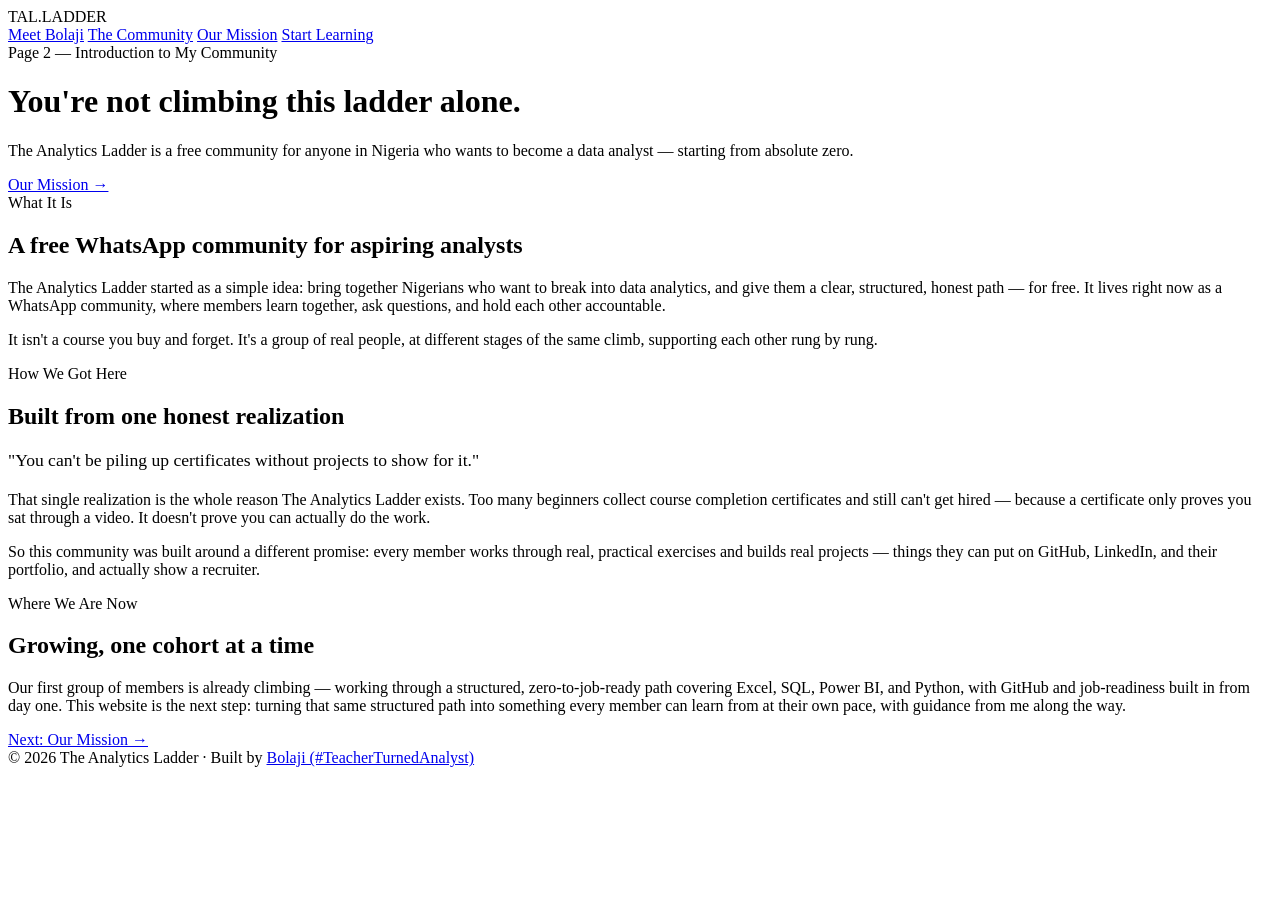
==== community.html @ 939c458c "Create community.html" ====
<!DOCTYPE html>
<html lang="en">
<head>
<meta charset="UTF-8">
<meta name="viewport" content="width=device-width, initial-scale=1.0">
<title>The Analytics Ladder — About the Community</title>
<link rel="stylesheet" href="css/style.css">
</head>
<body>

<nav class="rail">
  <div class="wrap">
    <div class="rail-brand">TAL<span class="rung-mark">.LADDER</span></div>
    <div class="rail-links">
      <a href="index.html">Meet Bolaji</a>
      <a href="community.html" class="active">The Community</a>
      <a href="mission.html">Our Mission</a>
      <a href="toc.html">Start Learning</a>
    </div>
  </div>
</nav>

<header class="hero">
  <div class="wrap">
    <span class="eyebrow">Page 2 — Introduction to My Community</span>
    <h1>You're not climbing this ladder alone.</h1>
    <p class="lead">The Analytics Ladder is a free community for anyone in Nigeria who wants to become a data analyst — starting from absolute zero.</p>
    <a href="mission.html" class="btn">Our Mission →</a>
  </div>
</header>

<section class="block">
  <div class="wrap">
    <span class="section-label">What It Is</span>
    <h2>A free WhatsApp community for aspiring analysts</h2>
    <p>The Analytics Ladder started as a simple idea: bring together Nigerians who want to break into data analytics, and give them a clear, structured, honest path — for free. It lives right now as a WhatsApp community, where members learn together, ask questions, and hold each other accountable.</p>
    <p>It isn't a course you buy and forget. It's a group of real people, at different stages of the same climb, supporting each other rung by rung.</p>
  </div>
</section>

<section class="block alt">
  <div class="wrap">
    <span class="section-label">How We Got Here</span>
    <h2>Built from one honest realization</h2>
    <div class="card">
      <p style="font-size: 1.1rem; margin:0;">"You can't be piling up certificates without projects to show for it."</p>
    </div>
    <p style="margin-top:20px;">That single realization is the whole reason The Analytics Ladder exists. Too many beginners collect course completion certificates and still can't get hired — because a certificate only proves you sat through a video. It doesn't prove you can actually do the work.</p>
    <p>So this community was built around a different promise: every member works through real, practical exercises and builds real projects — things they can put on GitHub, LinkedIn, and their portfolio, and actually show a recruiter.</p>
  </div>
</section>

<section class="block">
  <div class="wrap">
    <span class="section-label">Where We Are Now</span>
    <h2>Growing, one cohort at a time</h2>
    <p>Our first group of members is already climbing — working through a structured, zero-to-job-ready path covering Excel, SQL, Power BI, and Python, with GitHub and job-readiness built in from day one. This website is the next step: turning that same structured path into something every member can learn from at their own pace, with guidance from me along the way.</p>
    <a href="mission.html" class="btn">Next: Our Mission →</a>
  </div>
</section>

<footer>
  <div class="wrap">
    &copy; 2026 The Analytics Ladder · Built by <a href="https://komobolaji20-droid.github.io" target="_blank" rel="noopener">Bolaji (#TeacherTurnedAnalyst)</a>
  </div>
</footer>

</body>
      </html>
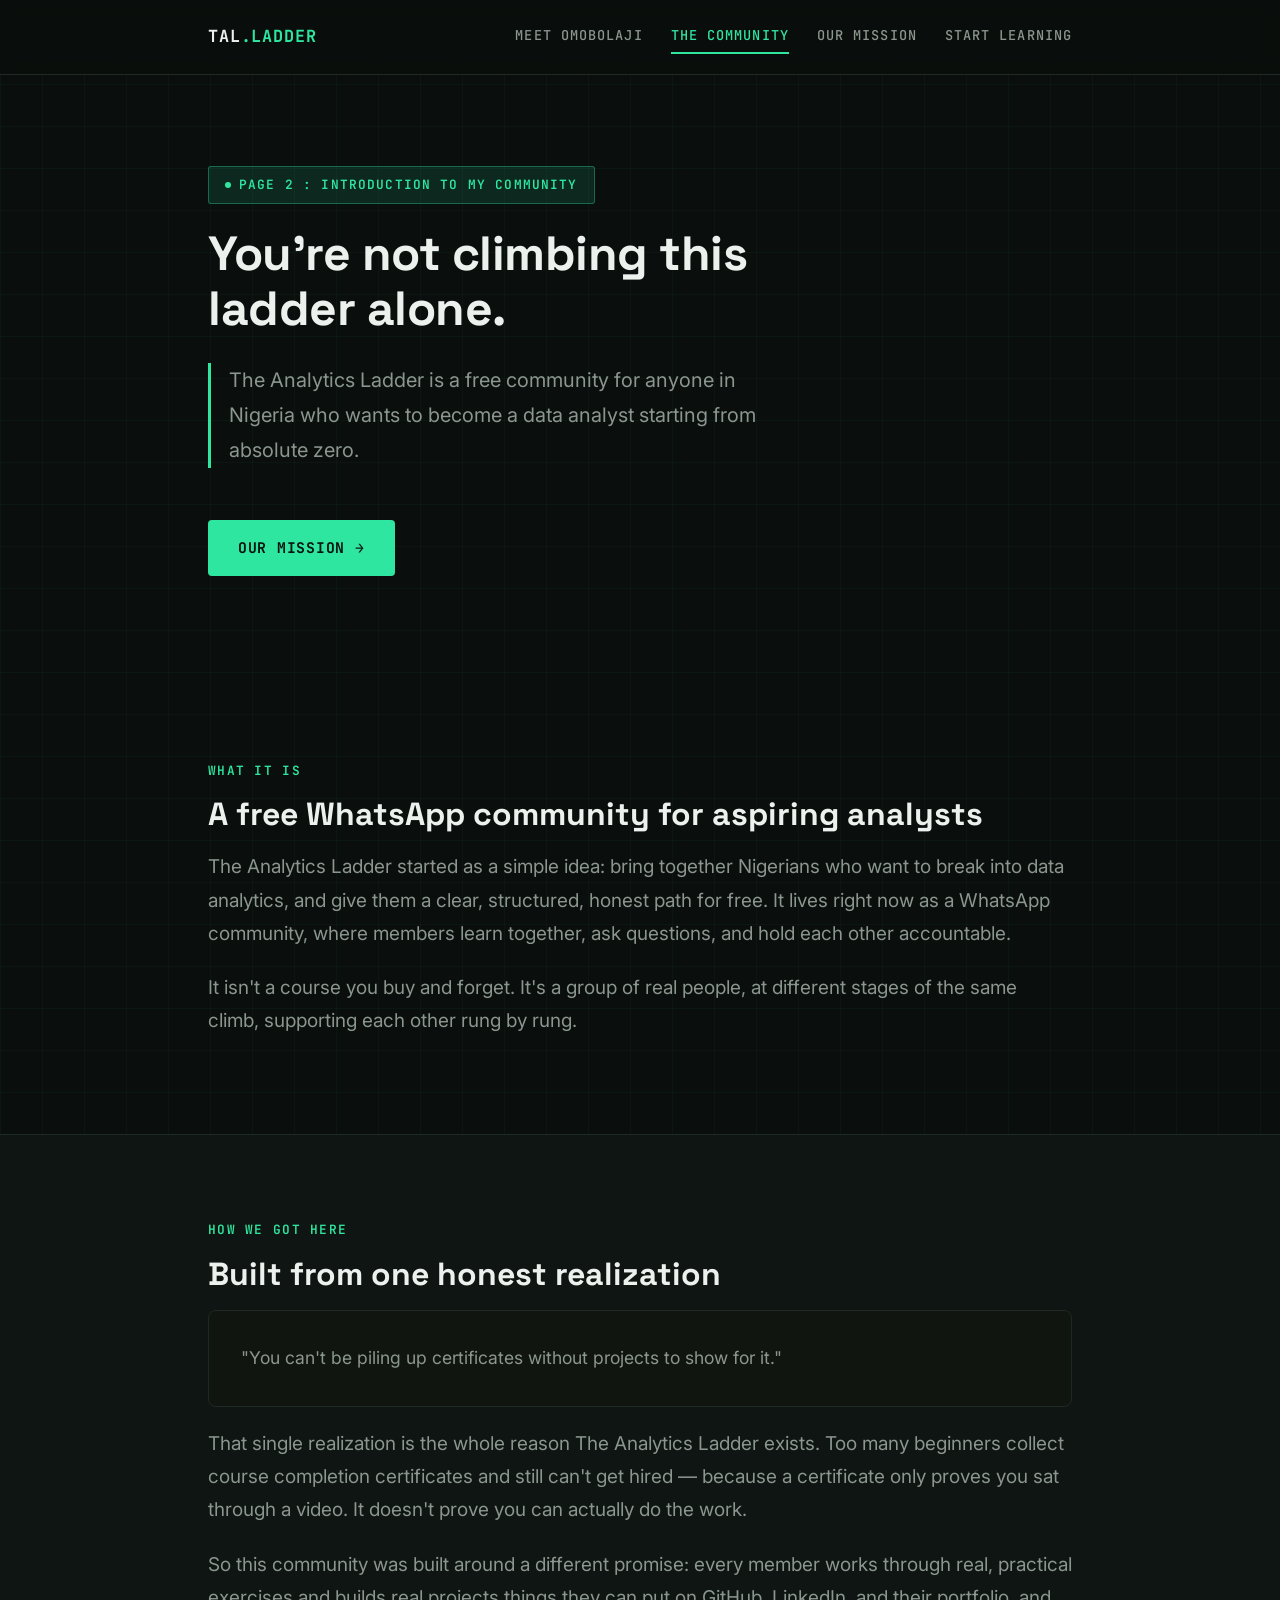
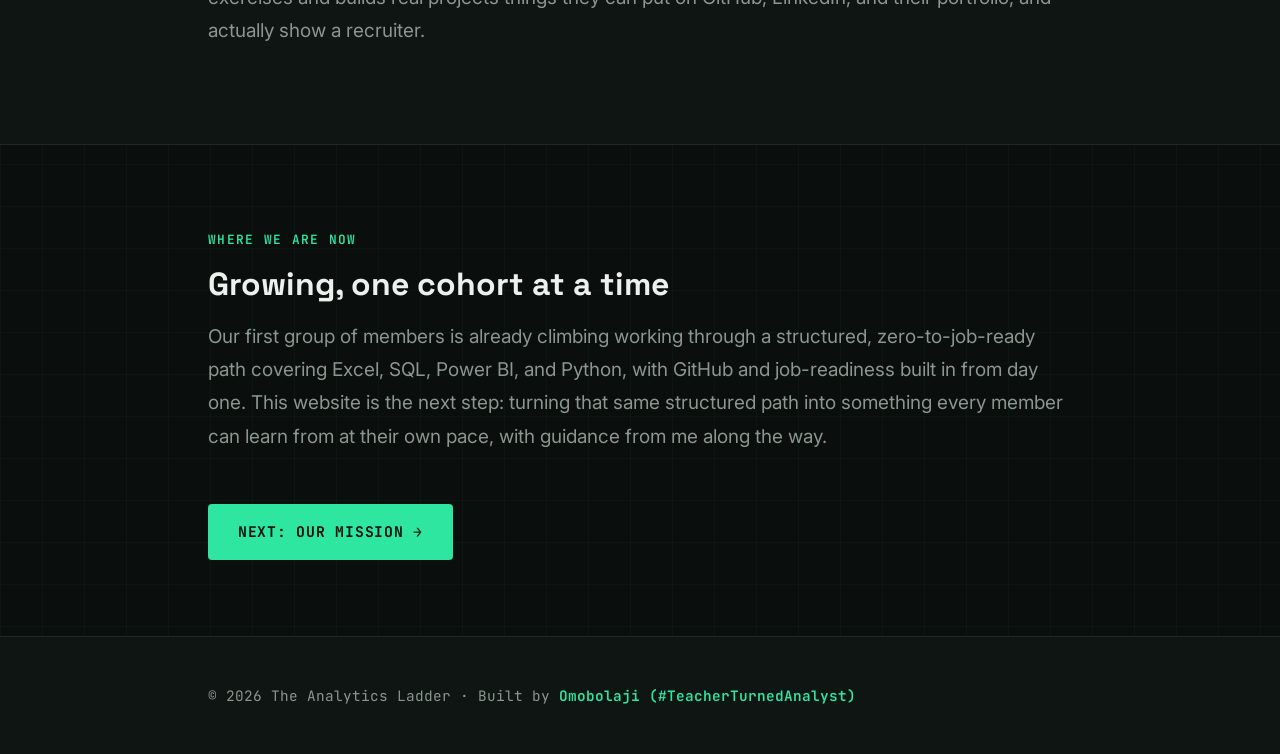
==== commit 0fe72fea: "Update community page titles and content" ====
--- a/community.html
+++ b/community.html
@@ -3,7 +3,7 @@
 <head>
 <meta charset="UTF-8">
 <meta name="viewport" content="width=device-width, initial-scale=1.0">
-<title>The Analytics Ladder — About the Community</title>
+<title>The Analytics Ladder : About the Community</title>
 <link rel="stylesheet" href="css/style.css">
 </head>
 <body>
@@ -12,7 +12,7 @@
   <div class="wrap">
     <div class="rail-brand">TAL<span class="rung-mark">.LADDER</span></div>
     <div class="rail-links">
-      <a href="index.html">Meet Bolaji</a>
+      <a href="index.html">Meet Omobolaji</a>
       <a href="community.html" class="active">The Community</a>
       <a href="mission.html">Our Mission</a>
       <a href="toc.html">Start Learning</a>
@@ -22,9 +22,9 @@
 
 <header class="hero">
   <div class="wrap">
-    <span class="eyebrow">Page 2 — Introduction to My Community</span>
+    <span class="eyebrow">Page 2 : Introduction to My Community</span>
     <h1>You're not climbing this ladder alone.</h1>
-    <p class="lead">The Analytics Ladder is a free community for anyone in Nigeria who wants to become a data analyst — starting from absolute zero.</p>
+    <p class="lead">The Analytics Ladder is a free community for anyone in Nigeria who wants to become a data analyst  starting from absolute zero.</p>
     <a href="mission.html" class="btn">Our Mission →</a>
   </div>
 </header>
@@ -33,7 +33,7 @@
   <div class="wrap">
     <span class="section-label">What It Is</span>
     <h2>A free WhatsApp community for aspiring analysts</h2>
-    <p>The Analytics Ladder started as a simple idea: bring together Nigerians who want to break into data analytics, and give them a clear, structured, honest path — for free. It lives right now as a WhatsApp community, where members learn together, ask questions, and hold each other accountable.</p>
+    <p>The Analytics Ladder started as a simple idea: bring together Nigerians who want to break into data analytics, and give them a clear, structured, honest path for free. It lives right now as a WhatsApp community, where members learn together, ask questions, and hold each other accountable.</p>
     <p>It isn't a course you buy and forget. It's a group of real people, at different stages of the same climb, supporting each other rung by rung.</p>
   </div>
 </section>
@@ -46,7 +46,7 @@
       <p style="font-size: 1.1rem; margin:0;">"You can't be piling up certificates without projects to show for it."</p>
     </div>
     <p style="margin-top:20px;">That single realization is the whole reason The Analytics Ladder exists. Too many beginners collect course completion certificates and still can't get hired — because a certificate only proves you sat through a video. It doesn't prove you can actually do the work.</p>
-    <p>So this community was built around a different promise: every member works through real, practical exercises and builds real projects — things they can put on GitHub, LinkedIn, and their portfolio, and actually show a recruiter.</p>
+    <p>So this community was built around a different promise: every member works through real, practical exercises and builds real projects things they can put on GitHub, LinkedIn, and their portfolio, and actually show a recruiter.</p>
   </div>
 </section>
 
@@ -54,14 +54,14 @@
   <div class="wrap">
     <span class="section-label">Where We Are Now</span>
     <h2>Growing, one cohort at a time</h2>
-    <p>Our first group of members is already climbing — working through a structured, zero-to-job-ready path covering Excel, SQL, Power BI, and Python, with GitHub and job-readiness built in from day one. This website is the next step: turning that same structured path into something every member can learn from at their own pace, with guidance from me along the way.</p>
+    <p>Our first group of members is already climbing working through a structured, zero-to-job-ready path covering Excel, SQL, Power BI, and Python, with GitHub and job-readiness built in from day one. This website is the next step: turning that same structured path into something every member can learn from at their own pace, with guidance from me along the way.</p>
     <a href="mission.html" class="btn">Next: Our Mission →</a>
   </div>
 </section>
 
 <footer>
   <div class="wrap">
-    &copy; 2026 The Analytics Ladder · Built by <a href="https://komobolaji20-droid.github.io" target="_blank" rel="noopener">Bolaji (#TeacherTurnedAnalyst)</a>
+    &copy; 2026 The Analytics Ladder · Built by <a href="https://komobolaji20-droid.github.io" target="_blank" rel="noopener">Omobolaji (#TeacherTurnedAnalyst)</a>
   </div>
 </footer>
 
--- a/css/style.css
+++ b/css/style.css
@@ -0,0 +1,383 @@
+/* ============================================
+   THE ANALYTICS LADDER — Dark Theme v3
+   Matched to komobolaji20-droid.github.io
+   Palette:
+     --bg:      #0A0F0D  (near-black, green-tinted)
+     --bg-alt:  #0F1512  (card/section background)
+     --green:   #2FE6A0  (neon mint-green accent)
+     --green-dim: rgba(47,230,160,0.12)
+     --text:    #ECF1EE  (off-white)
+     --muted:   #8B968F  (muted gray-green body text)
+     --border:  #1E2A24  (hairline borders)
+   ============================================ */
+
+@import url('https://fonts.googleapis.com/css2?family=Space+Grotesk:wght@500;600;700;800&family=JetBrains+Mono:wght@400;500;600;700&family=Inter:wght@400;500;600&display=swap');
+
+:root {
+  --bg: #0A0F0D;
+  --bg-alt: #0F1512;
+  --card: #10160F;
+  --green: #2FE6A0;
+  --green-dim: rgba(47,230,160,0.12);
+  --text: #ECF1EE;
+  --muted: #8B968F;
+  --border: #1E2A24;
+}
+
+* { box-sizing: border-box; }
+
+body {
+  margin: 0;
+  background: var(--bg);
+  background-image:
+    linear-gradient(rgba(47,230,160,0.035) 1px, transparent 1px),
+    linear-gradient(90deg, rgba(47,230,160,0.035) 1px, transparent 1px);
+  background-size: 42px 42px;
+  color: var(--text);
+  font-family: 'Inter', system-ui, sans-serif;
+  font-size: 19px;
+  line-height: 1.75;
+}
+
+h1, h2, h3, .display {
+  font-family: 'Space Grotesk', sans-serif;
+  color: var(--text);
+  line-height: 1.15;
+  margin: 0 0 0.55em 0;
+  font-weight: 700;
+}
+h2 { font-size: 2rem; }
+h3 { font-size: 1.35rem; }
+
+p { margin: 0 0 1.1em 0; color: var(--muted); }
+
+a { color: var(--green); text-decoration: none; }
+a:hover { text-decoration: underline; }
+a:focus-visible, button:focus-visible { outline: 2px solid var(--green); outline-offset: 2px; }
+
+img { max-width: 100%; }
+
+.mono {
+  font-family: 'JetBrains Mono', monospace;
+  letter-spacing: 0.06em;
+}
+
+.wrap {
+  max-width: 920px;
+  margin: 0 auto;
+  padding: 0 28px;
+}
+
+/* ---------- Nav ---------- */
+.rail {
+  background: rgba(10,15,13,0.92);
+  backdrop-filter: blur(8px);
+  padding: 20px 0;
+  position: sticky;
+  top: 0;
+  z-index: 50;
+  border-bottom: 1px solid var(--border);
+}
+.rail .wrap {
+  display: flex;
+  align-items: center;
+  justify-content: space-between;
+  flex-wrap: wrap;
+  gap: 14px;
+}
+.rail-brand {
+  font-family: 'JetBrains Mono', monospace;
+  font-weight: 700;
+  font-size: 1.05rem;
+  letter-spacing: 0.05em;
+  color: var(--text);
+  text-transform: uppercase;
+}
+.rail-brand .rung-mark { color: var(--green); }
+.rail-links {
+  display: flex;
+  gap: 28px;
+  flex-wrap: wrap;
+}
+.rail-links a {
+  font-family: 'JetBrains Mono', monospace;
+  color: var(--muted);
+  font-weight: 500;
+  font-size: 0.85rem;
+  letter-spacing: 0.08em;
+  text-transform: uppercase;
+  padding: 4px 0;
+  border-bottom: 2px solid transparent;
+}
+.rail-links a:hover, .rail-links a.active {
+  color: var(--green);
+  text-decoration: none;
+  border-bottom-color: var(--green);
+}
+
+/* ---------- Hero ---------- */
+.hero {
+  padding: 90px 0 100px 0;
+  position: relative;
+}
+.hero .wrap { position: relative; z-index: 2; }
+.eyebrow {
+  display: inline-flex;
+  align-items: center;
+  gap: 8px;
+  color: var(--green);
+  font-family: 'JetBrains Mono', monospace;
+  font-weight: 600;
+  letter-spacing: 0.09em;
+  text-transform: uppercase;
+  font-size: 0.8rem;
+  margin-bottom: 22px;
+  padding: 7px 16px;
+  border: 1px solid rgba(47,230,160,0.35);
+  border-radius: 3px;
+  background: var(--green-dim);
+}
+.eyebrow::before {
+  content: "";
+  width: 6px;
+  height: 6px;
+  border-radius: 50%;
+  background: var(--green);
+  display: inline-block;
+}
+.hero h1 {
+  font-size: 3rem;
+  max-width: 660px;
+  letter-spacing: -0.01em;
+  font-weight: 800;
+}
+.hero h1 .accent { color: var(--green); }
+.hero p.lead {
+  max-width: 580px;
+  color: var(--muted);
+  font-size: 1.25rem;
+  margin-top: 20px;
+  border-left: 3px solid var(--green);
+  padding-left: 18px;
+}
+
+/* ---------- Buttons ---------- */
+.btn {
+  display: inline-block;
+  background: var(--green);
+  color: #061410;
+  font-weight: 700;
+  padding: 15px 30px;
+  border-radius: 4px;
+  margin-top: 30px;
+  font-family: 'JetBrains Mono', monospace;
+  font-size: 0.92rem;
+  letter-spacing: 0.05em;
+  text-transform: uppercase;
+  transition: transform 0.15s ease, box-shadow 0.15s ease;
+  box-shadow: 0 0 0 rgba(47,230,160,0);
+}
+.btn:hover {
+  text-decoration: none;
+  transform: translateY(-2px);
+  box-shadow: 0 6px 22px rgba(47,230,160,0.35);
+}
+.btn-outline {
+  display: inline-block;
+  border: 1px solid var(--border);
+  color: var(--text);
+  font-weight: 600;
+  padding: 14px 28px;
+  border-radius: 4px;
+  margin-top: 30px;
+  margin-left: 14px;
+  font-family: 'JetBrains Mono', monospace;
+  font-size: 0.92rem;
+  letter-spacing: 0.05em;
+  text-transform: uppercase;
+  transition: border-color 0.15s ease, color 0.15s ease;
+}
+.btn-outline:hover {
+  border-color: var(--green);
+  color: var(--green);
+  text-decoration: none;
+}
+
+/* ---------- Sections ---------- */
+section.block { padding: 76px 0; }
+section.block.alt {
+  background: var(--bg-alt);
+  border-top: 1px solid var(--border);
+  border-bottom: 1px solid var(--border);
+}
+.section-label {
+  color: var(--green);
+  font-family: 'JetBrains Mono', monospace;
+  font-weight: 600;
+  text-transform: uppercase;
+  letter-spacing: 0.1em;
+  font-size: 0.8rem;
+  margin-bottom: 14px;
+  display: inline-block;
+}
+
+/* ---------- Cards ---------- */
+.card {
+  background: var(--card);
+  border-radius: 8px;
+  padding: 32px;
+  border: 1px solid var(--border);
+  transition: border-color 0.18s ease, transform 0.18s ease;
+}
+.card:hover { border-color: var(--green); transform: translateY(-2px); }
+.card h3 { margin-bottom: 10px; }
+.card p { margin: 0; color: var(--muted); font-size: 1.02rem; }
+.grid-2 { display: grid; grid-template-columns: 1fr 1fr; gap: 22px; }
+.grid-3 { display: grid; grid-template-columns: repeat(3, 1fr); gap: 22px; }
+
+/* ---------- Stat cards (portfolio style) ---------- */
+.stat-card {
+  background: var(--card);
+  border: 1px solid var(--border);
+  border-radius: 8px;
+  padding: 26px 28px;
+}
+.stat-card .num {
+  font-family: 'Space Grotesk', sans-serif;
+  color: var(--green);
+  font-weight: 800;
+  font-size: 2.4rem;
+  display: block;
+  line-height: 1;
+  margin-bottom: 8px;
+}
+.stat-card .label {
+  font-family: 'JetBrains Mono', monospace;
+  text-transform: uppercase;
+  font-size: 0.8rem;
+  letter-spacing: 0.06em;
+  color: var(--muted);
+}
+
+/* ---------- Tag chips ---------- */
+.tags { display: flex; flex-wrap: wrap; gap: 10px; }
+.tag {
+  font-family: 'JetBrains Mono', monospace;
+  font-size: 0.82rem;
+  letter-spacing: 0.04em;
+  text-transform: uppercase;
+  color: var(--muted);
+  border: 1px solid var(--border);
+  padding: 8px 14px;
+  border-radius: 4px;
+}
+
+/* ---------- Ladder / Rung list (TOC & Parts) ---------- */
+.ladder-list { list-style: none; margin: 0; padding: 0; counter-reset: rung; }
+.rung {
+  counter-increment: rung;
+  display: flex;
+  gap: 26px;
+  align-items: flex-start;
+  padding: 32px 0;
+  border-top: 1px solid var(--border);
+}
+.rung:last-child { border-bottom: 1px solid var(--border); }
+.rung-num {
+  flex: 0 0 auto;
+  width: 54px;
+  height: 54px;
+  border-radius: 6px;
+  background: var(--green-dim);
+  border: 1px solid rgba(47,230,160,0.35);
+  color: var(--green);
+  display: flex;
+  align-items: center;
+  justify-content: center;
+  font-family: 'JetBrains Mono', monospace;
+  font-weight: 700;
+  font-size: 1.2rem;
+}
+.rung-body h3 { margin-bottom: 6px; font-size: 1.4rem; }
+.rung-body p { margin: 0 0 10px 0; font-size: 1.05rem; }
+.rung-body a { font-weight: 600; font-family: 'JetBrains Mono', monospace; font-size: 0.9rem; text-transform: uppercase; letter-spacing: 0.04em; }
+.rung-body .status {
+  display: inline-block;
+  font-family: 'JetBrains Mono', monospace;
+  font-size: 0.75rem;
+  font-weight: 600;
+  letter-spacing: 0.05em;
+  text-transform: uppercase;
+  padding: 4px 12px;
+  border-radius: 3px;
+  margin-bottom: 10px;
+  border: 1px solid;
+}
+.status.ready { background: var(--green-dim); color: var(--green); border-color: rgba(47,230,160,0.35); }
+.status.soon { background: rgba(139,150,143,0.08); color: var(--muted); border-color: var(--border); }
+
+/* ---------- Lesson content page ---------- */
+.lesson { font-size: 1.08rem; }
+.lesson h1 { font-size: 2.1rem; }
+.lesson h2 {
+  margin-top: 2.4em;
+  font-size: 1.7rem;
+  padding-top: 0.5em;
+  border-top: 2px solid var(--border);
+}
+.lesson h2:first-of-type { border-top: none; margin-top: 0.4em; }
+.lesson p { line-height: 1.8; color: var(--muted); }
+.lesson strong { color: var(--text); }
+.lesson ul, .lesson ol { padding-left: 1.4em; line-height: 1.8; color: var(--muted); }
+.lesson li { margin-bottom: 0.4em; }
+.lesson table { border-collapse: collapse; width: 100%; margin: 22px 0; font-size: 1rem; }
+.lesson th, .lesson td { border: 1px solid var(--border); padding: 12px 14px; text-align: left; }
+.lesson th { background: var(--bg-alt); color: var(--green); font-family: 'JetBrains Mono', monospace; font-size: 0.85rem; text-transform: uppercase; letter-spacing: 0.04em; }
+.lesson td { color: var(--muted); }
+.lesson pre {
+  background: var(--bg-alt);
+  border: 1px solid var(--border);
+  color: #C9F5E1;
+  padding: 22px 24px;
+  border-radius: 8px;
+  overflow-x: auto;
+  font-size: 0.95rem;
+  margin: 22px 0;
+  line-height: 1.6;
+}
+.lesson code { font-family: 'JetBrains Mono', monospace; }
+.lesson :not(pre) > code {
+  background: var(--green-dim);
+  padding: 3px 8px;
+  border-radius: 4px;
+  color: var(--green);
+  font-size: 0.9em;
+}
+.lesson hr { border: none; border-top: 1px solid var(--border); margin: 3em 0; }
+
+/* ---------- Footer ---------- */
+footer {
+  background: var(--bg-alt);
+  border-top: 1px solid var(--border);
+  color: var(--muted);
+  padding: 46px 0;
+  font-size: 0.9rem;
+  font-family: 'JetBrains Mono', monospace;
+}
+footer a { color: var(--green); font-weight: 600; }
+
+/* ---------- Responsive ---------- */
+@media (max-width: 760px) {
+  body { font-size: 18px; }
+  .hero { padding: 60px 0 76px 0; }
+  .hero h1 { font-size: 2.1rem; }
+  .hero p.lead { font-size: 1.1rem; }
+  .grid-2, .grid-3 { grid-template-columns: 1fr; }
+  .rail-links { gap: 16px; }
+  h2 { font-size: 1.6rem; }
+  .lesson h2 { font-size: 1.4rem; }
+}
+
+@media (prefers-reduced-motion: reduce) {
+  * { animation: none !important; transition: none !important; }
+}
